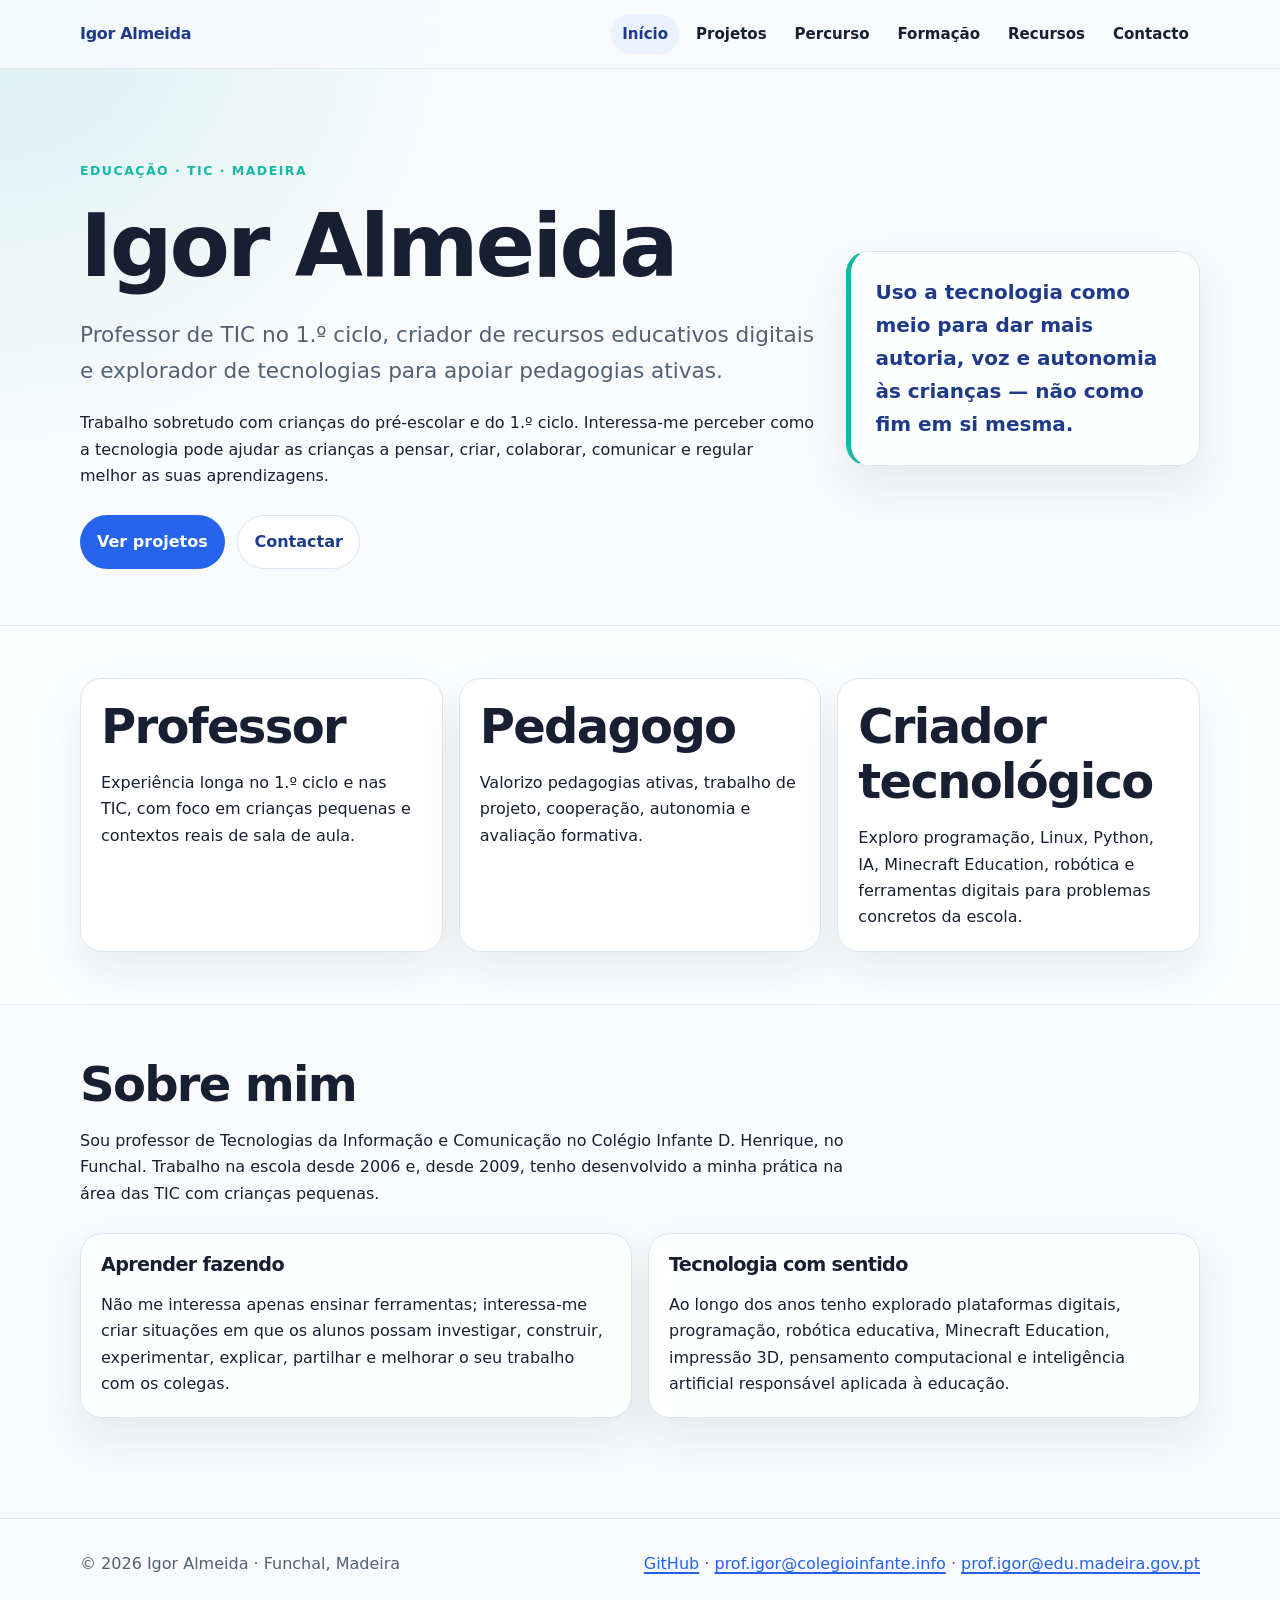
==== index.html @ 0731e88b "Estabelecer presença pública educativa Cria a primeira versão pública local para comunicar o trabalh" ====
<!doctype html>
<html lang="pt-PT">
<head>
  <meta charset="utf-8">
  <meta name="viewport" content="width=device-width, initial-scale=1">
  <meta name="description" content="Professor de TIC, pedagogias ativas e tecnologia educativa.">
  <title>Início · Igor Almeida</title>
  <link rel="stylesheet" href="assets/css/style.css">
</head>
<body>
  <header class="site-header">
    <div class="container nav">
      <a class="brand" href="index.html">Igor Almeida</a>
      <nav class="nav-links" aria-label="Navegação principal"><a href="index.html" aria-current="page">Início</a><a href="projetos.html">Projetos</a><a href="percurso.html">Percurso</a><a href="formacao.html">Formação</a><a href="recursos.html">Recursos</a><a href="contacto.html">Contacto</a></nav>
    </div>
  </header>
  <main>
<section class="hero">
  <div class="container hero-grid">
    <div>
      <p class="eyebrow">Educação · TIC · Madeira</p>
      <h1>Igor Almeida</h1>
      <p class="lead">Professor de TIC no 1.º ciclo, criador de recursos educativos digitais e explorador de tecnologias para apoiar pedagogias ativas.</p>
      <p>Trabalho sobretudo com crianças do pré-escolar e do 1.º ciclo. Interessa-me perceber como a tecnologia pode ajudar as crianças a pensar, criar, colaborar, comunicar e regular melhor as suas aprendizagens.</p>
      <div class="actions"><a class="button primary" href="projetos.html">Ver projetos</a><a class="button secondary" href="contacto.html">Contactar</a></div>
    </div>
    <aside class="quote-card"><blockquote>Uso a tecnologia como meio para dar mais autoria, voz e autonomia às crianças — não como fim em si mesma.</blockquote></aside>
  </div>
</section>
<section class="section alt">
  <div class="container grid three">
    <article class="card"><h2>Professor</h2><p>Experiência longa no 1.º ciclo e nas TIC, com foco em crianças pequenas e contextos reais de sala de aula.</p></article>
    <article class="card"><h2>Pedagogo</h2><p>Valorizo pedagogias ativas, trabalho de projeto, cooperação, autonomia e avaliação formativa.</p></article>
    <article class="card"><h2>Criador tecnológico</h2><p>Exploro programação, Linux, Python, IA, Minecraft Education, robótica e ferramentas digitais para problemas concretos da escola.</p></article>
  </div>
</section>
<section class="section">
  <div class="container">
    <div class="section-header"><h2>Sobre mim</h2><p>Sou professor de Tecnologias da Informação e Comunicação no Colégio Infante D. Henrique, no Funchal. Trabalho na escola desde 2006 e, desde 2009, tenho desenvolvido a minha prática na área das TIC com crianças pequenas.</p></div>
    <div class="grid two">
      <article class="card"><h3>Aprender fazendo</h3><p>Não me interessa apenas ensinar ferramentas; interessa-me criar situações em que os alunos possam investigar, construir, experimentar, explicar, partilhar e melhorar o seu trabalho com os colegas.</p></article>
      <article class="card"><h3>Tecnologia com sentido</h3><p>Ao longo dos anos tenho explorado plataformas digitais, programação, robótica educativa, Minecraft Education, impressão 3D, pensamento computacional e inteligência artificial responsável aplicada à educação.</p></article>
    </div>
  </div>
</section>
</main>
  <footer class="site-footer">
    <div class="container footer-inner">
      <span>© 2026 Igor Almeida · Funchal, Madeira</span>
      <span><a href="https://github.com/atilasos">GitHub</a> · <a href="mailto:prof.igor@colegioinfante.info">prof.igor@colegioinfante.info</a> · <a href="mailto:prof.igor@edu.madeira.gov.pt">prof.igor@edu.madeira.gov.pt</a></span>
    </div>
  </footer>
</body>
</html>
---- assets/css/style.css ----
:root {
  --bg: #f8fafc;
  --surface: #ffffff;
  --text: #172033;
  --muted: #526174;
  --blue-900: #1e3a8a;
  --blue-600: #2563eb;
  --teal: #14b8a6;
  --border: #dbe5f0;
  --shadow: 0 20px 45px rgba(23, 32, 51, 0.08);
  --radius: 22px;
}

* { box-sizing: border-box; }
html { scroll-behavior: smooth; }
body {
  margin: 0;
  font-family: Inter, ui-sans-serif, system-ui, -apple-system, BlinkMacSystemFont, "Segoe UI", sans-serif;
  line-height: 1.65;
  background: radial-gradient(circle at top left, rgba(20, 184, 166, 0.14), transparent 28rem), var(--bg);
  color: var(--text);
}

a { color: var(--blue-600); text-decoration-thickness: 0.12em; text-underline-offset: 0.18em; }
a:hover { color: var(--blue-900); }
a:focus-visible, button:focus-visible { outline: 3px solid var(--teal); outline-offset: 4px; }

.container { width: min(1120px, calc(100% - 2rem)); margin-inline: auto; }
.site-header {
  position: sticky; top: 0; z-index: 10;
  backdrop-filter: blur(14px);
  background: rgba(248, 250, 252, 0.88);
  border-bottom: 1px solid rgba(219, 229, 240, 0.85);
}
.nav { display: flex; align-items: center; justify-content: space-between; gap: 1rem; padding: 0.9rem 0; }
.brand { font-weight: 800; color: var(--blue-900); text-decoration: none; letter-spacing: -0.02em; }
.nav-links { display: flex; flex-wrap: wrap; gap: 0.35rem; justify-content: flex-end; }
.nav-links a { color: var(--text); text-decoration: none; padding: 0.45rem 0.7rem; border-radius: 999px; font-weight: 650; font-size: 0.94rem; }
.nav-links a[aria-current="page"], .nav-links a:hover { background: #eaf1ff; color: var(--blue-900); }

.hero { padding: 5rem 0 3.5rem; }
.hero-grid { display: grid; grid-template-columns: minmax(0, 1.35fr) minmax(280px, 0.65fr); gap: 2rem; align-items: center; }
.eyebrow { color: var(--teal); font-weight: 800; text-transform: uppercase; letter-spacing: 0.12em; font-size: 0.78rem; }
h1, h2, h3 { line-height: 1.15; letter-spacing: -0.035em; color: var(--text); }
h1 { font-size: clamp(2.6rem, 8vw, 5.5rem); margin: 0.35rem 0 1rem; }
h2 { font-size: clamp(1.8rem, 4vw, 3rem); margin: 0 0 1rem; }
h3 { font-size: 1.2rem; margin: 0 0 0.5rem; }
.lead { font-size: clamp(1.1rem, 2vw, 1.35rem); color: var(--muted); max-width: 70ch; }
.quote-card, .card, .project-card, .timeline-item {
  background: rgba(255, 255, 255, 0.92);
  border: 1px solid var(--border);
  border-radius: var(--radius);
  box-shadow: var(--shadow);
}
.quote-card { padding: 1.5rem; border-left: 5px solid var(--teal); }
.quote-card blockquote { margin: 0; font-size: 1.25rem; font-weight: 750; color: var(--blue-900); }
.actions { display: flex; flex-wrap: wrap; gap: 0.8rem; margin-top: 1.6rem; }
.button { display: inline-flex; align-items: center; gap: 0.4rem; padding: 0.8rem 1rem; border-radius: 999px; text-decoration: none; font-weight: 800; border: 1px solid transparent; }
.button.primary { background: var(--blue-600); color: white; }
.button.secondary { background: white; color: var(--blue-900); border-color: var(--border); }

.section { padding: 3.25rem 0; }
.section.alt { background: rgba(255,255,255,0.42); border-block: 1px solid rgba(219,229,240,0.7); }
.section-header { max-width: 780px; margin-bottom: 1.6rem; }
.grid { display: grid; gap: 1rem; }
.grid.two { grid-template-columns: repeat(2, minmax(0, 1fr)); }
.grid.three { grid-template-columns: repeat(3, minmax(0, 1fr)); }
.card, .project-card, .timeline-item { padding: 1.25rem; }
.card p:last-child, .project-card p:last-child, .timeline-item p:last-child { margin-bottom: 0; }
.tags { display: flex; flex-wrap: wrap; gap: 0.45rem; margin-top: 0.9rem; }
.tag { display: inline-flex; align-items: center; border-radius: 999px; padding: 0.24rem 0.62rem; background: #e8f7f5; color: #0f766e; font-weight: 750; font-size: 0.82rem; }
.project-meta { color: var(--muted); font-size: 0.93rem; margin: 0.45rem 0 0.75rem; }
.timeline { display: grid; gap: 1rem; }
.list-clean { padding-left: 1.1rem; }
.notice { border-left: 4px solid var(--blue-600); background: #eef5ff; padding: 1rem 1.2rem; border-radius: 16px; }
.site-footer { margin-top: 3rem; padding: 2rem 0; border-top: 1px solid var(--border); color: var(--muted); }
.footer-inner { display: flex; flex-wrap: wrap; justify-content: space-between; gap: 1rem; }

@media (max-width: 820px) {
  .hero-grid, .grid.two, .grid.three { grid-template-columns: 1fr; }
  .nav { align-items: flex-start; flex-direction: column; }
  .nav-links { justify-content: flex-start; }
  .hero { padding-top: 3rem; }
}
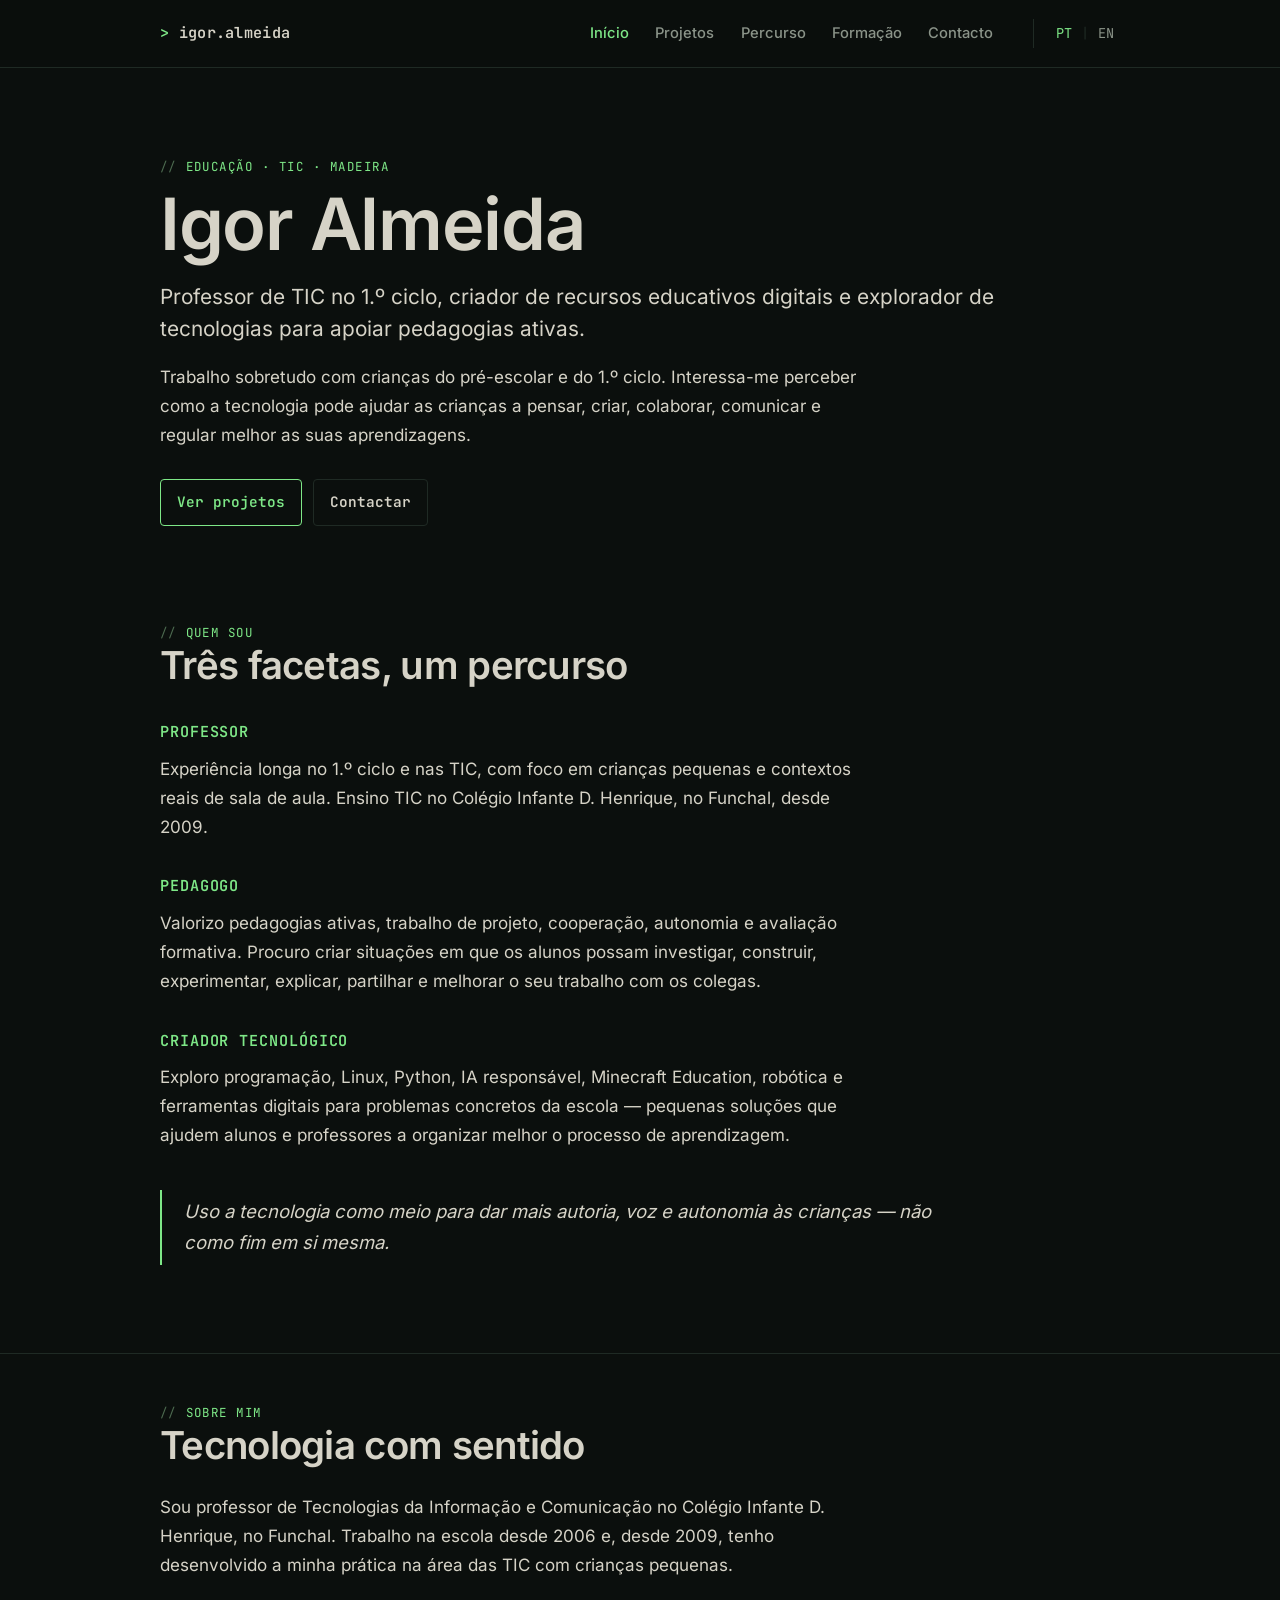
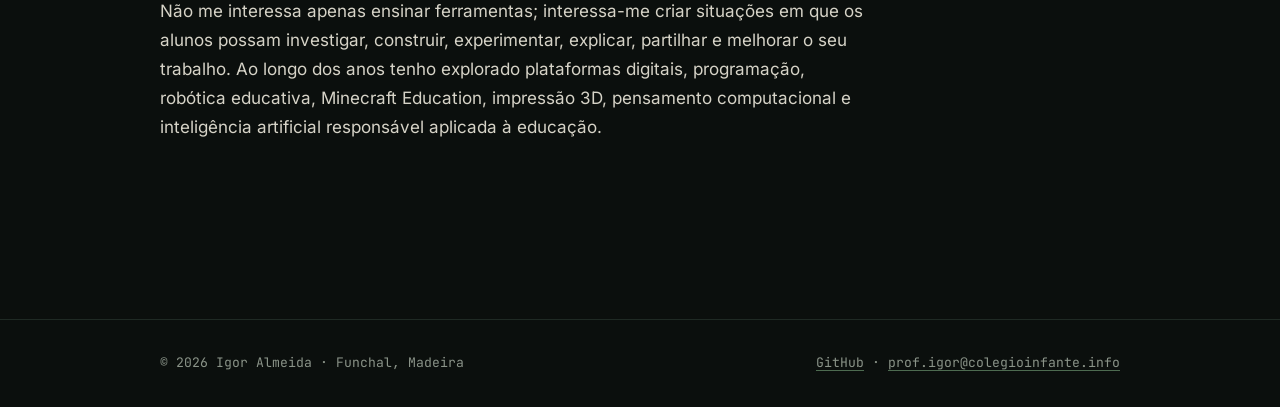
==== commit 31e11e71: "feat(home): home em prosa, sem cards, com toggle PT/EN" ====
--- a/index.html
+++ b/index.html
@@ -3,51 +3,82 @@
 <head>
   <meta charset="utf-8">
   <meta name="viewport" content="width=device-width, initial-scale=1">
-  <meta name="description" content="Professor de TIC, pedagogias ativas e tecnologia educativa.">
-  <title>Início · Igor Almeida</title>
+  <meta name="description" content="Igor Almeida — Professor de TIC no 1.º ciclo, pedagogias ativas e tecnologia educativa, Funchal.">
+  <title>Igor Almeida · Professor de TIC</title>
   <link rel="stylesheet" href="assets/css/style.css">
+  <link rel="alternate" hreflang="pt-PT" href="https://atilasos.github.io/index.html">
+  <link rel="alternate" hreflang="en" href="https://atilasos.github.io/en/index.html">
+  <link rel="alternate" hreflang="x-default" href="https://atilasos.github.io/index.html">
 </head>
 <body>
   <header class="site-header">
     <div class="container nav">
-      <a class="brand" href="index.html">Igor Almeida</a>
-      <nav class="nav-links" aria-label="Navegação principal"><a href="index.html" aria-current="page">Início</a><a href="projetos.html">Projetos</a><a href="percurso.html">Percurso</a><a href="formacao.html">Formação</a><a href="recursos.html">Recursos</a><a href="contacto.html">Contacto</a></nav>
+      <a class="brand" href="index.html">igor.almeida</a>
+      <nav class="nav-links" aria-label="Navegação principal">
+        <a href="index.html" aria-current="page">Início</a>
+        <a href="projetos.html">Projetos</a>
+        <a href="percurso.html">Percurso</a>
+        <a href="formacao.html">Formação</a>
+        <a href="contacto.html">Contacto</a>
+      </nav>
+      <div class="lang-toggle" aria-label="Idioma">
+        <a href="index.html" aria-current="true">PT</a>
+        <span class="sep">|</span>
+        <a href="en/index.html" hreflang="en">EN</a>
+      </div>
     </div>
   </header>
   <main>
-<section class="hero">
-  <div class="container hero-grid">
-    <div>
-      <p class="eyebrow">Educação · TIC · Madeira</p>
-      <h1>Igor Almeida</h1>
-      <p class="lead">Professor de TIC no 1.º ciclo, criador de recursos educativos digitais e explorador de tecnologias para apoiar pedagogias ativas.</p>
-      <p>Trabalho sobretudo com crianças do pré-escolar e do 1.º ciclo. Interessa-me perceber como a tecnologia pode ajudar as crianças a pensar, criar, colaborar, comunicar e regular melhor as suas aprendizagens.</p>
-      <div class="actions"><a class="button primary" href="projetos.html">Ver projetos</a><a class="button secondary" href="contacto.html">Contactar</a></div>
-    </div>
-    <aside class="quote-card"><blockquote>Uso a tecnologia como meio para dar mais autoria, voz e autonomia às crianças — não como fim em si mesma.</blockquote></aside>
-  </div>
-</section>
-<section class="section alt">
-  <div class="container grid three">
-    <article class="card"><h2>Professor</h2><p>Experiência longa no 1.º ciclo e nas TIC, com foco em crianças pequenas e contextos reais de sala de aula.</p></article>
-    <article class="card"><h2>Pedagogo</h2><p>Valorizo pedagogias ativas, trabalho de projeto, cooperação, autonomia e avaliação formativa.</p></article>
-    <article class="card"><h2>Criador tecnológico</h2><p>Exploro programação, Linux, Python, IA, Minecraft Education, robótica e ferramentas digitais para problemas concretos da escola.</p></article>
-  </div>
-</section>
-<section class="section">
-  <div class="container">
-    <div class="section-header"><h2>Sobre mim</h2><p>Sou professor de Tecnologias da Informação e Comunicação no Colégio Infante D. Henrique, no Funchal. Trabalho na escola desde 2006 e, desde 2009, tenho desenvolvido a minha prática na área das TIC com crianças pequenas.</p></div>
-    <div class="grid two">
-      <article class="card"><h3>Aprender fazendo</h3><p>Não me interessa apenas ensinar ferramentas; interessa-me criar situações em que os alunos possam investigar, construir, experimentar, explicar, partilhar e melhorar o seu trabalho com os colegas.</p></article>
-      <article class="card"><h3>Tecnologia com sentido</h3><p>Ao longo dos anos tenho explorado plataformas digitais, programação, robótica educativa, Minecraft Education, impressão 3D, pensamento computacional e inteligência artificial responsável aplicada à educação.</p></article>
-    </div>
-  </div>
-</section>
-</main>
+    <section class="hero">
+      <div class="container">
+        <p class="eyebrow">Educação · TIC · Madeira</p>
+        <h1>Igor Almeida</h1>
+        <p class="lead">Professor de TIC no 1.º ciclo, criador de recursos educativos digitais e explorador de tecnologias para apoiar pedagogias ativas.</p>
+        <p>Trabalho sobretudo com crianças do pré-escolar e do 1.º ciclo. Interessa-me perceber como a tecnologia pode ajudar as crianças a pensar, criar, colaborar, comunicar e regular melhor as suas aprendizagens.</p>
+        <div class="actions">
+          <a class="button primary" href="projetos.html">Ver projetos</a>
+          <a class="button" href="contacto.html">Contactar</a>
+        </div>
+      </div>
+    </section>
+
+    <section class="section">
+      <div class="container">
+        <div class="section-header">
+          <p class="eyebrow">Quem sou</p>
+          <h2>Três facetas, um percurso</h2>
+        </div>
+
+        <h3>professor</h3>
+        <p>Experiência longa no 1.º ciclo e nas TIC, com foco em crianças pequenas e contextos reais de sala de aula. Ensino TIC no Colégio Infante D. Henrique, no Funchal, desde 2009.</p>
+
+        <h3>pedagogo</h3>
+        <p>Valorizo pedagogias ativas, trabalho de projeto, cooperação, autonomia e avaliação formativa. Procuro criar situações em que os alunos possam investigar, construir, experimentar, explicar, partilhar e melhorar o seu trabalho com os colegas.</p>
+
+        <h3>criador tecnológico</h3>
+        <p>Exploro programação, Linux, Python, IA responsável, Minecraft Education, robótica e ferramentas digitais para problemas concretos da escola — pequenas soluções que ajudem alunos e professores a organizar melhor o processo de aprendizagem.</p>
+
+        <blockquote class="pullquote">
+          <p>Uso a tecnologia como meio para dar mais autoria, voz e autonomia às crianças — não como fim em si mesma.</p>
+        </blockquote>
+      </div>
+    </section>
+
+    <section class="section">
+      <div class="container">
+        <div class="section-header">
+          <p class="eyebrow">Sobre mim</p>
+          <h2>Tecnologia com sentido</h2>
+        </div>
+        <p>Sou professor de Tecnologias da Informação e Comunicação no Colégio Infante D. Henrique, no Funchal. Trabalho na escola desde 2006 e, desde 2009, tenho desenvolvido a minha prática na área das TIC com crianças pequenas.</p>
+        <p>Não me interessa apenas ensinar ferramentas; interessa-me criar situações em que os alunos possam investigar, construir, experimentar, explicar, partilhar e melhorar o seu trabalho. Ao longo dos anos tenho explorado plataformas digitais, programação, robótica educativa, Minecraft Education, impressão 3D, pensamento computacional e inteligência artificial responsável aplicada à educação.</p>
+      </div>
+    </section>
+  </main>
   <footer class="site-footer">
     <div class="container footer-inner">
       <span>© 2026 Igor Almeida · Funchal, Madeira</span>
-      <span><a href="https://github.com/atilasos">GitHub</a> · <a href="mailto:prof.igor@colegioinfante.info">prof.igor@colegioinfante.info</a> · <a href="mailto:prof.igor@edu.madeira.gov.pt">prof.igor@edu.madeira.gov.pt</a></span>
+      <span><a href="https://github.com/atilasos">GitHub</a> · <a href="mailto:prof.igor@colegioinfante.info">prof.igor@colegioinfante.info</a></span>
     </div>
   </footer>
 </body>
--- a/assets/css/style.css
+++ b/assets/css/style.css
@@ -1,84 +1,354 @@
+/* ============================================================
+   Igor Almeida — perfil pessoal
+   Tema escuro permanente, estética "Matrix subtil"
+   ============================================================ */
+
+@font-face {
+  font-family: "Inter";
+  src: url("../fonts/Inter-Regular.woff2") format("woff2");
+  font-weight: 400; font-style: normal; font-display: swap;
+}
+@font-face {
+  font-family: "Inter";
+  src: url("../fonts/Inter-Medium.woff2") format("woff2");
+  font-weight: 500; font-style: normal; font-display: swap;
+}
+@font-face {
+  font-family: "Inter";
+  src: url("../fonts/Inter-SemiBold.woff2") format("woff2");
+  font-weight: 600; font-style: normal; font-display: swap;
+}
+@font-face {
+  font-family: "JetBrains Mono";
+  src: url("../fonts/JetBrainsMono-Regular.woff2") format("woff2");
+  font-weight: 400; font-style: normal; font-display: swap;
+}
+@font-face {
+  font-family: "JetBrains Mono";
+  src: url("../fonts/JetBrainsMono-SemiBold.woff2") format("woff2");
+  font-weight: 600; font-style: normal; font-display: swap;
+}
+
 :root {
-  --bg: #f8fafc;
-  --surface: #ffffff;
-  --text: #172033;
-  --muted: #526174;
-  --blue-900: #1e3a8a;
-  --blue-600: #2563eb;
-  --teal: #14b8a6;
-  --border: #dbe5f0;
-  --shadow: 0 20px 45px rgba(23, 32, 51, 0.08);
-  --radius: 22px;
+  --bg:          #0b0f0d;
+  --bg-elevated: #101512;
+  --border:      #1f2a24;
+  --text:        #d6d3c7;
+  --text-muted:  #8a9388;
+  --accent:      #7ee787;
+  --accent-dim:  #4d6b50;
+  --focus:       #7ee787;
+
+  --font-sans: "Inter", ui-sans-serif, system-ui, -apple-system, "Segoe UI", sans-serif;
+  --font-mono: "JetBrains Mono", ui-monospace, SFMono-Regular, Menlo, Consolas, monospace;
+
+  --measure: 65ch;
+  --radius: 4px;
 }
 
 * { box-sizing: border-box; }
 html { scroll-behavior: smooth; }
+
 body {
   margin: 0;
-  font-family: Inter, ui-sans-serif, system-ui, -apple-system, BlinkMacSystemFont, "Segoe UI", sans-serif;
-  line-height: 1.65;
-  background: radial-gradient(circle at top left, rgba(20, 184, 166, 0.14), transparent 28rem), var(--bg);
-  color: var(--text);
-}
-
-a { color: var(--blue-600); text-decoration-thickness: 0.12em; text-underline-offset: 0.18em; }
-a:hover { color: var(--blue-900); }
-a:focus-visible, button:focus-visible { outline: 3px solid var(--teal); outline-offset: 4px; }
-
-.container { width: min(1120px, calc(100% - 2rem)); margin-inline: auto; }
+  background: var(--bg);
+  color: var(--text);
+  font-family: var(--font-sans);
+  font-size: 1.0625rem;
+  line-height: 1.7;
+  -webkit-font-smoothing: antialiased;
+  -moz-osx-font-smoothing: grayscale;
+}
+
+::selection { background: var(--accent-dim); color: var(--bg); }
+
+a {
+  color: var(--accent);
+  text-decoration: underline;
+  text-decoration-thickness: 1px;
+  text-underline-offset: 0.2em;
+  text-decoration-color: var(--accent-dim);
+}
+a:hover { text-decoration-color: var(--accent); }
+a:focus-visible,
+button:focus-visible {
+  outline: 2px solid var(--focus);
+  outline-offset: 3px;
+  border-radius: 2px;
+}
+
+.container {
+  width: min(960px, calc(100% - 2rem));
+  margin-inline: auto;
+}
+
+/* ---------- Header ---------- */
 .site-header {
   position: sticky; top: 0; z-index: 10;
-  backdrop-filter: blur(14px);
-  background: rgba(248, 250, 252, 0.88);
-  border-bottom: 1px solid rgba(219, 229, 240, 0.85);
-}
-.nav { display: flex; align-items: center; justify-content: space-between; gap: 1rem; padding: 0.9rem 0; }
-.brand { font-weight: 800; color: var(--blue-900); text-decoration: none; letter-spacing: -0.02em; }
-.nav-links { display: flex; flex-wrap: wrap; gap: 0.35rem; justify-content: flex-end; }
-.nav-links a { color: var(--text); text-decoration: none; padding: 0.45rem 0.7rem; border-radius: 999px; font-weight: 650; font-size: 0.94rem; }
-.nav-links a[aria-current="page"], .nav-links a:hover { background: #eaf1ff; color: var(--blue-900); }
-
-.hero { padding: 5rem 0 3.5rem; }
-.hero-grid { display: grid; grid-template-columns: minmax(0, 1.35fr) minmax(280px, 0.65fr); gap: 2rem; align-items: center; }
-.eyebrow { color: var(--teal); font-weight: 800; text-transform: uppercase; letter-spacing: 0.12em; font-size: 0.78rem; }
-h1, h2, h3 { line-height: 1.15; letter-spacing: -0.035em; color: var(--text); }
-h1 { font-size: clamp(2.6rem, 8vw, 5.5rem); margin: 0.35rem 0 1rem; }
-h2 { font-size: clamp(1.8rem, 4vw, 3rem); margin: 0 0 1rem; }
-h3 { font-size: 1.2rem; margin: 0 0 0.5rem; }
-.lead { font-size: clamp(1.1rem, 2vw, 1.35rem); color: var(--muted); max-width: 70ch; }
-.quote-card, .card, .project-card, .timeline-item {
-  background: rgba(255, 255, 255, 0.92);
+  background: rgba(11, 15, 13, 0.85);
+  backdrop-filter: blur(8px);
+  border-bottom: 1px solid var(--border);
+}
+.nav {
+  display: flex;
+  align-items: center;
+  gap: 1.25rem;
+  padding: 0.9rem 0;
+  flex-wrap: wrap;
+}
+.brand {
+  font-family: var(--font-mono);
+  font-weight: 600;
+  font-size: 0.95rem;
+  color: var(--text);
+  text-decoration: none;
+  letter-spacing: 0.02em;
+  margin-right: auto;
+}
+.brand::before { content: "> "; color: var(--accent); }
+.nav-links {
+  display: flex;
+  flex-wrap: wrap;
+  gap: 0.25rem;
+}
+.nav-links a {
+  color: var(--text-muted);
+  text-decoration: none;
+  padding: 0.4rem 0.7rem;
+  font-size: 0.92rem;
+  font-weight: 500;
+  border-radius: var(--radius);
+}
+.nav-links a:hover { color: var(--text); }
+.nav-links a[aria-current="page"] {
+  color: var(--accent);
+}
+.lang-toggle {
+  display: inline-flex;
+  align-items: center;
+  font-family: var(--font-mono);
+  font-size: 0.85rem;
+  margin-left: 0.5rem;
+  padding-left: 1rem;
+  border-left: 1px solid var(--border);
+}
+.lang-toggle a {
+  color: var(--text-muted);
+  text-decoration: none;
+  padding: 0.2rem 0.4rem;
+}
+.lang-toggle a[aria-current="true"] { color: var(--accent); }
+.lang-toggle .sep { color: var(--border); padding: 0 0.15rem; }
+
+/* ---------- Tipografia ---------- */
+h1, h2, h3 {
+  color: var(--text);
+  font-weight: 600;
+  letter-spacing: -0.018em;
+}
+h1 {
+  font-size: clamp(2.4rem, 6vw, 4.5rem);
+  line-height: 1.05;
+  margin: 0.6rem 0 1.2rem;
+}
+h2 {
+  font-size: clamp(1.6rem, 3.2vw, 2.4rem);
+  line-height: 1.15;
+  margin: 0 0 1rem;
+}
+h3 {
+  font-family: var(--font-mono);
+  font-size: 0.95rem;
+  font-weight: 600;
+  text-transform: uppercase;
+  letter-spacing: 0.06em;
+  color: var(--accent);
+  margin: 2rem 0 0.6rem;
+}
+p { max-width: var(--measure); margin: 0 0 1.1rem; }
+.lead {
+  font-size: clamp(1.1rem, 2vw, 1.3rem);
+  color: var(--text);
+  max-width: var(--measure);
+  line-height: 1.55;
+}
+.eyebrow {
+  font-family: var(--font-mono);
+  font-size: 0.78rem;
+  font-weight: 400;
+  letter-spacing: 0.12em;
+  text-transform: uppercase;
+  color: var(--accent);
+  margin: 0;
+}
+.eyebrow::before { content: "// "; color: var(--accent-dim); }
+
+/* ---------- Hero / secções ---------- */
+main { padding-bottom: 4rem; }
+.hero { padding: 5.5rem 0 3rem; }
+.section { padding: 3rem 0; }
+.section + .section { border-top: 1px solid var(--border); }
+.section-header { max-width: var(--measure); margin-bottom: 1.6rem; }
+
+/* ---------- Pull-quote ---------- */
+.pullquote {
+  margin: 2.5rem 0;
+  padding: 0.4rem 0 0.4rem 1.4rem;
+  border-left: 2px solid var(--accent);
+  font-size: 1.15rem;
+  color: var(--text);
+  font-style: italic;
+  max-width: var(--measure);
+}
+.pullquote p { margin: 0; }
+
+/* ---------- Botões ---------- */
+.actions { display: flex; flex-wrap: wrap; gap: 0.7rem; margin-top: 1.8rem; }
+.button {
+  display: inline-flex;
+  align-items: center;
+  gap: 0.4rem;
+  padding: 0.65rem 1rem;
+  font-family: var(--font-mono);
+  font-size: 0.9rem;
+  font-weight: 600;
+  border-radius: var(--radius);
+  text-decoration: none;
   border: 1px solid var(--border);
-  border-radius: var(--radius);
-  box-shadow: var(--shadow);
-}
-.quote-card { padding: 1.5rem; border-left: 5px solid var(--teal); }
-.quote-card blockquote { margin: 0; font-size: 1.25rem; font-weight: 750; color: var(--blue-900); }
-.actions { display: flex; flex-wrap: wrap; gap: 0.8rem; margin-top: 1.6rem; }
-.button { display: inline-flex; align-items: center; gap: 0.4rem; padding: 0.8rem 1rem; border-radius: 999px; text-decoration: none; font-weight: 800; border: 1px solid transparent; }
-.button.primary { background: var(--blue-600); color: white; }
-.button.secondary { background: white; color: var(--blue-900); border-color: var(--border); }
-
-.section { padding: 3.25rem 0; }
-.section.alt { background: rgba(255,255,255,0.42); border-block: 1px solid rgba(219,229,240,0.7); }
-.section-header { max-width: 780px; margin-bottom: 1.6rem; }
-.grid { display: grid; gap: 1rem; }
-.grid.two { grid-template-columns: repeat(2, minmax(0, 1fr)); }
-.grid.three { grid-template-columns: repeat(3, minmax(0, 1fr)); }
-.card, .project-card, .timeline-item { padding: 1.25rem; }
-.card p:last-child, .project-card p:last-child, .timeline-item p:last-child { margin-bottom: 0; }
-.tags { display: flex; flex-wrap: wrap; gap: 0.45rem; margin-top: 0.9rem; }
-.tag { display: inline-flex; align-items: center; border-radius: 999px; padding: 0.24rem 0.62rem; background: #e8f7f5; color: #0f766e; font-weight: 750; font-size: 0.82rem; }
-.project-meta { color: var(--muted); font-size: 0.93rem; margin: 0.45rem 0 0.75rem; }
-.timeline { display: grid; gap: 1rem; }
-.list-clean { padding-left: 1.1rem; }
-.notice { border-left: 4px solid var(--blue-600); background: #eef5ff; padding: 1rem 1.2rem; border-radius: 16px; }
-.site-footer { margin-top: 3rem; padding: 2rem 0; border-top: 1px solid var(--border); color: var(--muted); }
-.footer-inner { display: flex; flex-wrap: wrap; justify-content: space-between; gap: 1rem; }
-
-@media (max-width: 820px) {
-  .hero-grid, .grid.two, .grid.three { grid-template-columns: 1fr; }
-  .nav { align-items: flex-start; flex-direction: column; }
-  .nav-links { justify-content: flex-start; }
-  .hero { padding-top: 3rem; }
-}
+  background: transparent;
+  color: var(--text);
+  transition: border-color 120ms, color 120ms;
+}
+.button:hover { border-color: var(--accent); color: var(--accent); }
+.button.primary {
+  border-color: var(--accent);
+  color: var(--accent);
+}
+.button.primary:hover { background: var(--accent); color: var(--bg); }
+
+/* ---------- Listas de projetos ---------- */
+.project-list {
+  display: grid;
+  gap: 0.5rem;
+  margin-top: 1.5rem;
+}
+.project-card {
+  padding: 1.1rem 0;
+  border-bottom: 1px solid var(--border);
+}
+.project-card:last-child { border-bottom: none; }
+.project-card h2 {
+  font-size: 1.2rem;
+  margin: 0 0 0.3rem;
+  font-weight: 600;
+  letter-spacing: 0;
+}
+.project-card .project-meta {
+  font-family: var(--font-mono);
+  font-size: 0.8rem;
+  color: var(--text-muted);
+  margin: 0 0 0.5rem;
+  letter-spacing: 0.02em;
+}
+.project-card p { margin: 0 0 0.4rem; }
+
+/* ---------- Tags ---------- */
+.tags { display: flex; flex-wrap: wrap; gap: 0.4rem; margin-top: 0.8rem; }
+.tag {
+  display: inline-flex;
+  align-items: center;
+  font-family: var(--font-mono);
+  font-size: 0.75rem;
+  padding: 0.18rem 0.55rem;
+  border: 1px solid var(--accent-dim);
+  color: var(--accent);
+  border-radius: 999px;
+  background: transparent;
+}
+
+/* ---------- Timeline ---------- */
+.timeline {
+  display: grid;
+  gap: 0;
+  margin: 1.5rem 0;
+  border-left: 1px solid var(--border);
+  padding-left: 1.5rem;
+}
+.timeline-item {
+  position: relative;
+  padding: 0.6rem 0 1.4rem;
+}
+.timeline-item::before {
+  content: "";
+  position: absolute;
+  left: -1.85rem;
+  top: 1.05rem;
+  width: 9px; height: 9px;
+  background: var(--accent);
+  border-radius: 50%;
+}
+.timeline-item:last-child { padding-bottom: 0; }
+.timeline-item h2 {
+  font-size: 1.15rem;
+  margin: 0 0 0.4rem;
+  letter-spacing: 0;
+}
+
+/* ---------- Listas limpas ---------- */
+.list-clean {
+  list-style: none;
+  padding: 0;
+  margin: 0.8rem 0 1.6rem;
+}
+.list-clean li {
+  padding: 0.35rem 0;
+  border-bottom: 1px dashed var(--border);
+  font-size: 0.98rem;
+}
+.list-clean li:last-child { border-bottom: none; }
+.list-clean li::before {
+  content: "·";
+  color: var(--accent);
+  margin-right: 0.6rem;
+}
+
+/* ---------- Notice (privacy) ---------- */
+.notice {
+  border-left: 2px solid var(--accent-dim);
+  padding: 0.4rem 0 0.4rem 1.2rem;
+  color: var(--text-muted);
+  font-size: 0.95rem;
+  margin: 2rem 0 0;
+  max-width: var(--measure);
+}
+
+/* ---------- Footer ---------- */
+.site-footer {
+  margin-top: 3rem;
+  padding: 2rem 0;
+  border-top: 1px solid var(--border);
+  color: var(--text-muted);
+  font-family: var(--font-mono);
+  font-size: 0.82rem;
+}
+.footer-inner {
+  display: flex;
+  flex-wrap: wrap;
+  justify-content: space-between;
+  gap: 1rem;
+}
+.site-footer a { color: var(--text-muted); }
+.site-footer a:hover { color: var(--accent); }
+
+/* ---------- Reduced motion ---------- */
+@media (prefers-reduced-motion: reduce) {
+  html { scroll-behavior: auto; }
+  * { transition: none !important; animation: none !important; }
+}
+
+/* ---------- Mobile ---------- */
+@media (max-width: 720px) {
+  .nav { gap: 0.6rem; }
+  .lang-toggle { margin-left: 0; padding-left: 0; border-left: none; }
+  .hero { padding: 3rem 0 2rem; }
+}
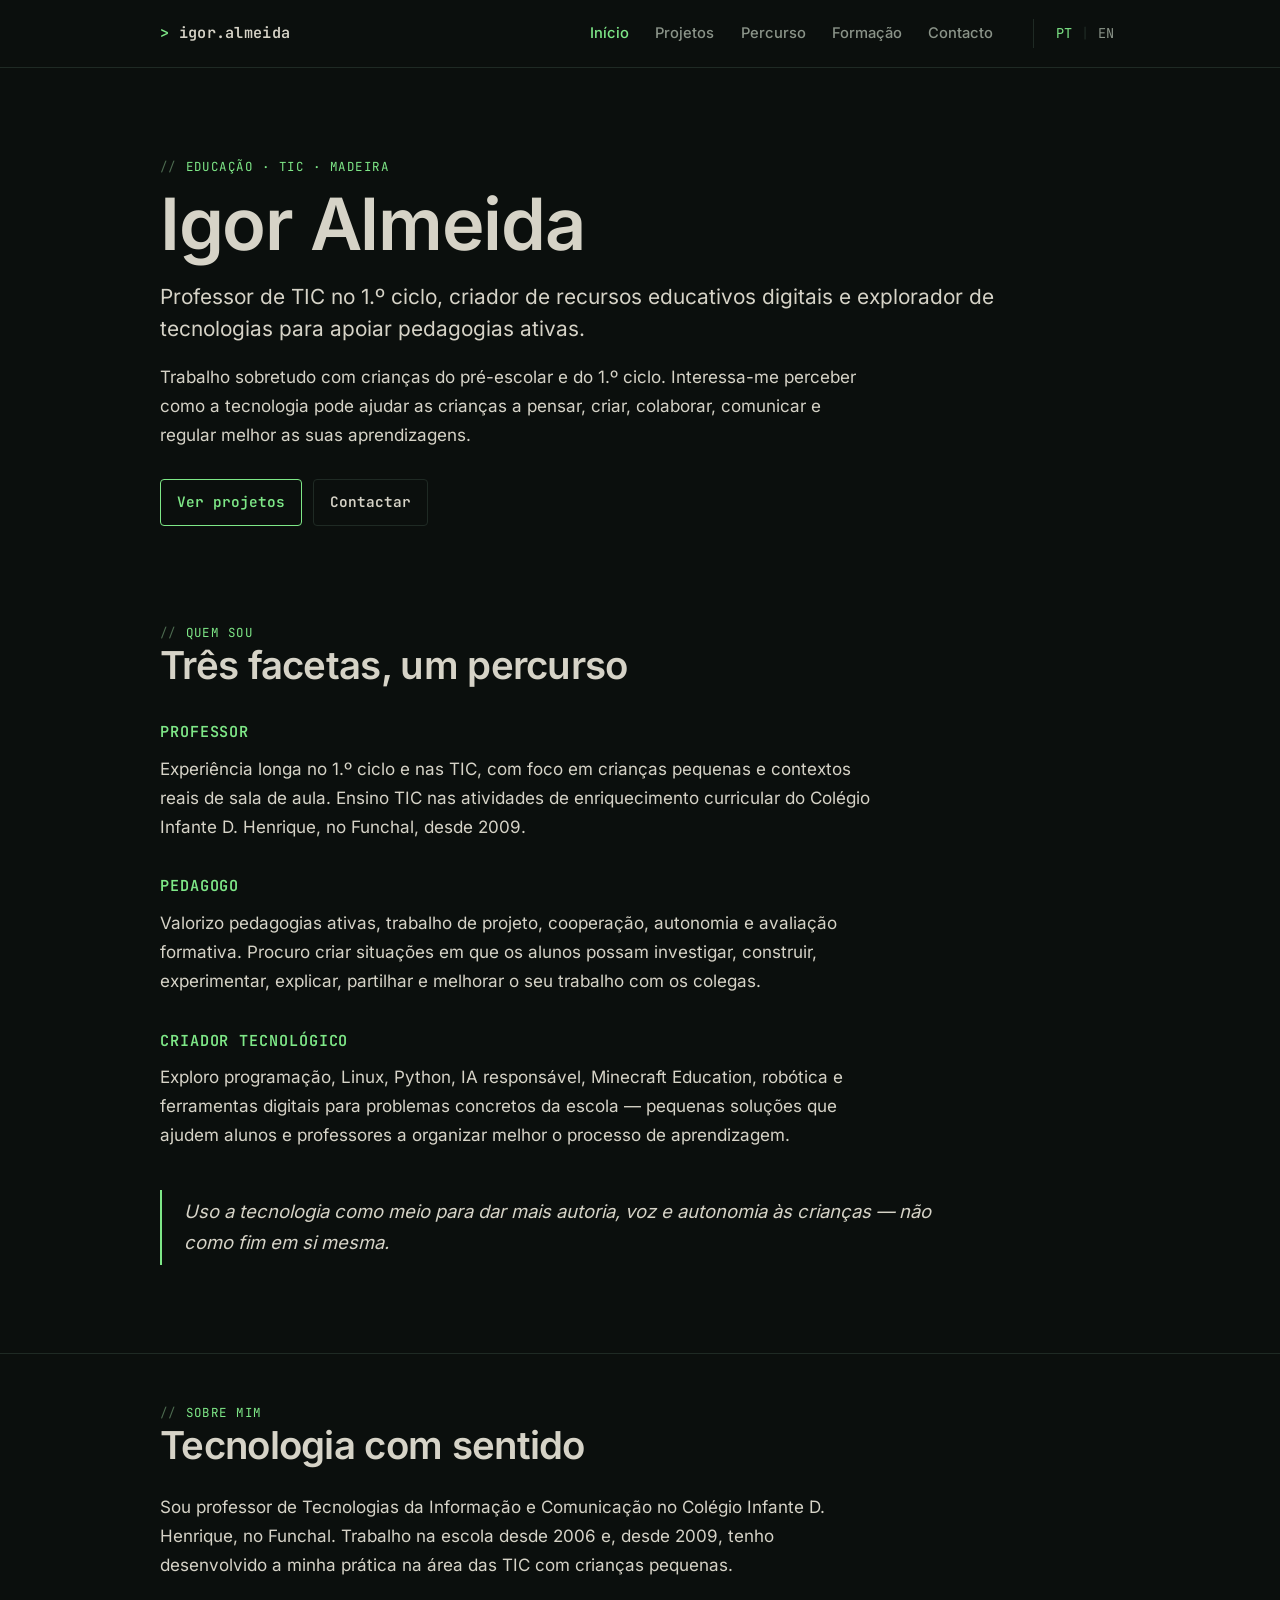
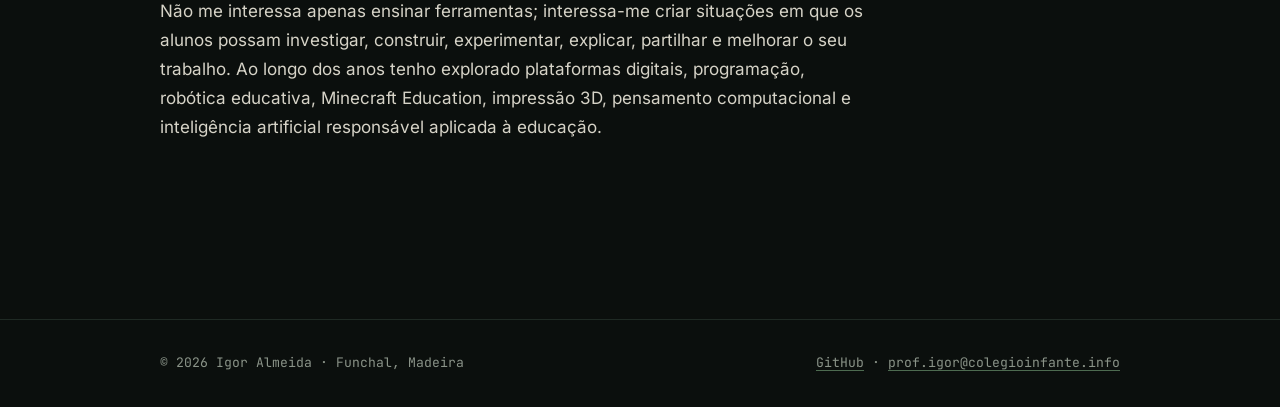
==== commit ec315a26: "fix(conteudo): qualificar TIC como AEC, alinhar curso de Python e clarificar EU Code Week - index PT" ====
--- a/index.html
+++ b/index.html
@@ -50,7 +50,7 @@
         </div>
 
         <h3>professor</h3>
-        <p>Experiência longa no 1.º ciclo e nas TIC, com foco em crianças pequenas e contextos reais de sala de aula. Ensino TIC no Colégio Infante D. Henrique, no Funchal, desde 2009.</p>
+        <p>Experiência longa no 1.º ciclo e nas TIC, com foco em crianças pequenas e contextos reais de sala de aula. Ensino TIC nas atividades de enriquecimento curricular do Colégio Infante D. Henrique, no Funchal, desde 2009.</p>
 
         <h3>pedagogo</h3>
         <p>Valorizo pedagogias ativas, trabalho de projeto, cooperação, autonomia e avaliação formativa. Procuro criar situações em que os alunos possam investigar, construir, experimentar, explicar, partilhar e melhorar o seu trabalho com os colegas.</p>
--- a/assets/css/style.css
+++ b/assets/css/style.css
@@ -85,8 +85,7 @@
 /* ---------- Header ---------- */
 .site-header {
   position: sticky; top: 0; z-index: 10;
-  background: rgba(11, 15, 13, 0.85);
-  backdrop-filter: blur(8px);
+  background: var(--bg);
   border-bottom: 1px solid var(--border);
 }
 .nav {
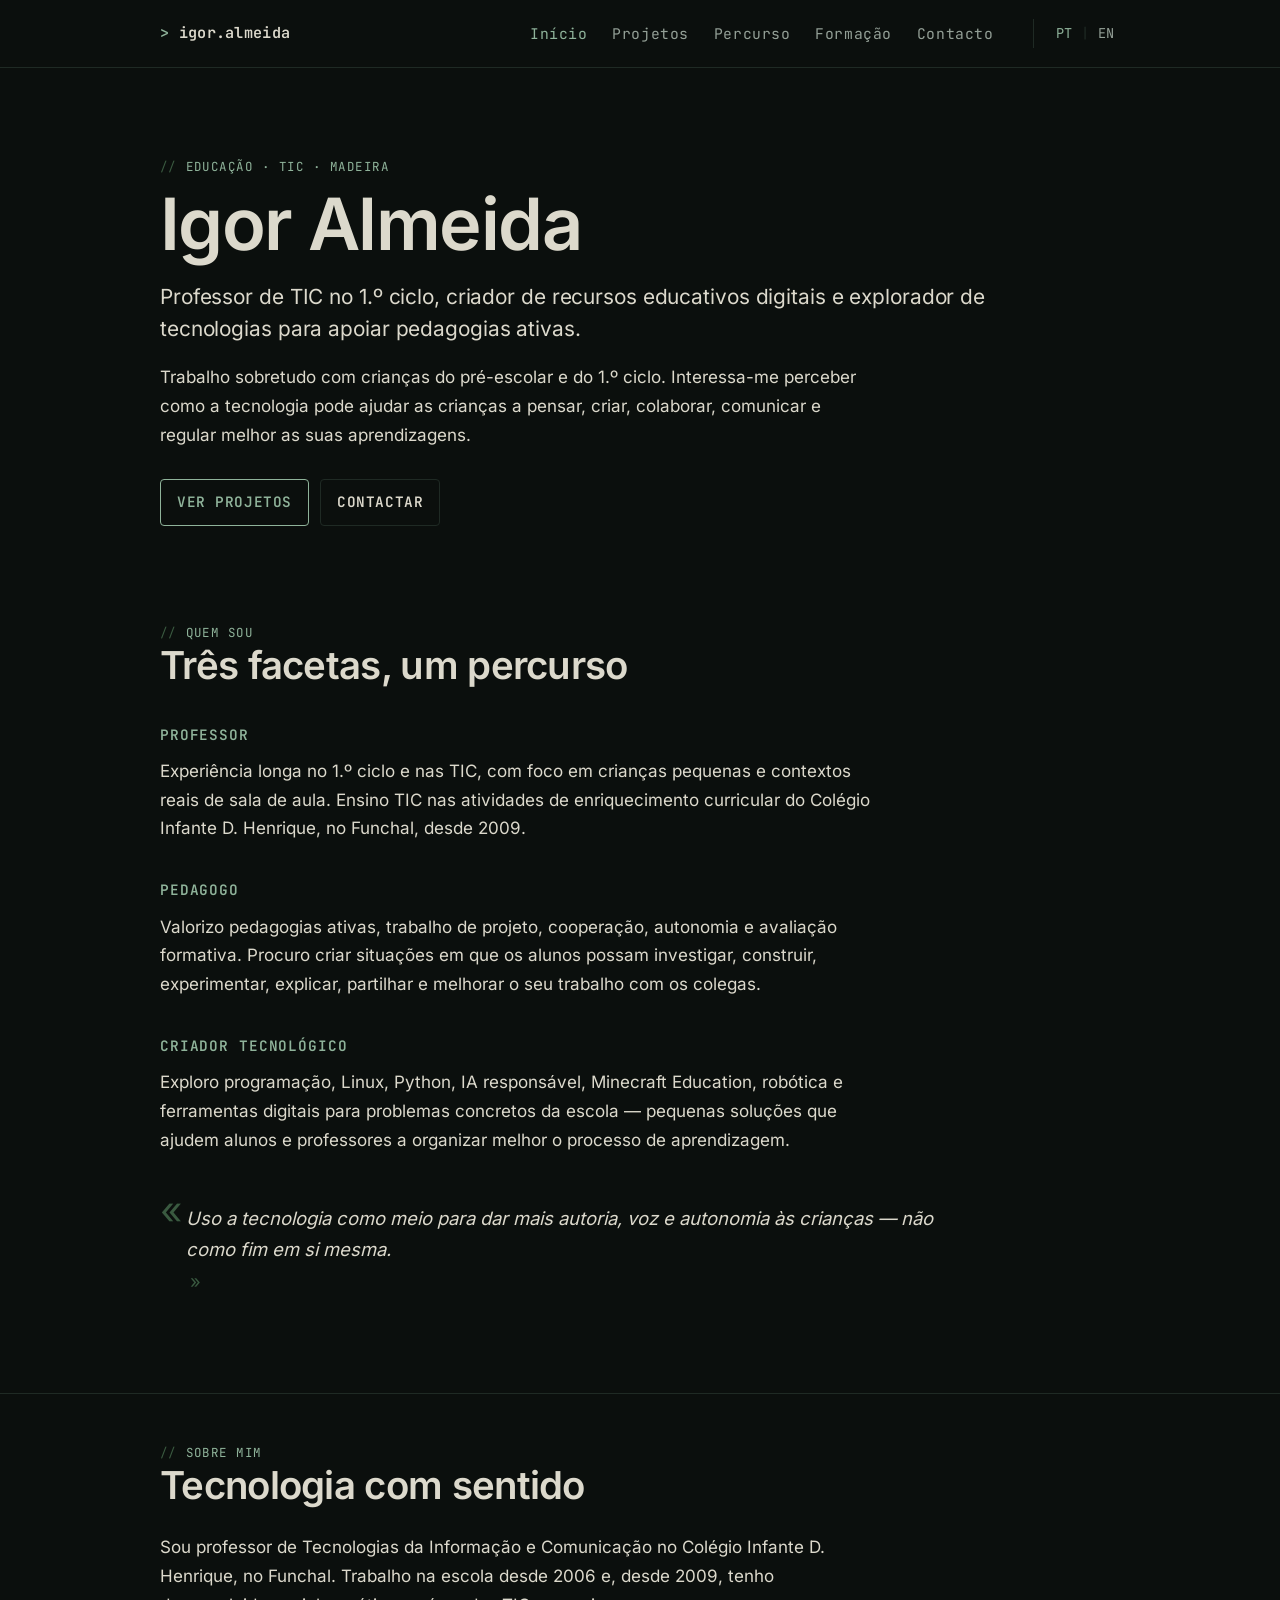
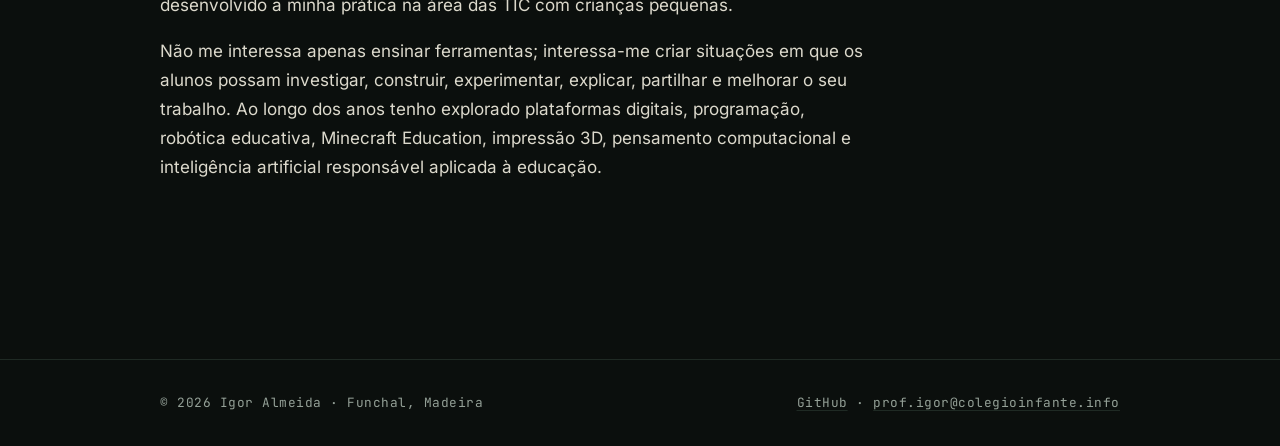
==== commit 62e256f0: "refactor(visual): tema "Caderno do Engenheiro Educador", AAA, sem side-stripes Reescrita visual alin" ====
--- a/index.html
+++ b/index.html
@@ -11,6 +11,7 @@
   <link rel="alternate" hreflang="x-default" href="https://atilasos.github.io/index.html">
 </head>
 <body>
+  <a class="skip-link" href="#main">Saltar para o conteúdo</a>
   <header class="site-header">
     <div class="container nav">
       <a class="brand" href="index.html">igor.almeida</a>
@@ -28,7 +29,7 @@
       </div>
     </div>
   </header>
-  <main>
+  <main id="main" tabindex="-1">
     <section class="hero">
       <div class="container">
         <p class="eyebrow">Educação · TIC · Madeira</p>
--- a/assets/css/style.css
+++ b/assets/css/style.css
@@ -1,6 +1,8 @@
 /* ============================================================
    Igor Almeida — perfil pessoal
-   Tema escuro permanente, estética "Matrix subtil"
+   "O Caderno do Engenheiro Educador"
+   Tema escuro permanente, paleta grafite-musgo, AAA por defeito.
+   Spec: ../../DESIGN.md
    ============================================================ */
 
 @font-face {
@@ -30,20 +32,28 @@
 }
 
 :root {
-  --bg:          #0b0f0d;
-  --bg-elevated: #101512;
-  --border:      #1f2a24;
-  --text:        #d6d3c7;
-  --text-muted:  #8a9388;
-  --accent:      #7ee787;
-  --accent-dim:  #4d6b50;
-  --focus:       #7ee787;
+  /* Paleta grafite-musgo. Hex sRGB; OKLCH canónico em DESIGN.md. */
+  --bg:            #0b0f0d;   /* oklch(15.5% 0.005 152) */
+  --bg-elevated:   #101512;   /* oklch(18%   0.005 152) */
+  --border:        #1f2a24;   /* oklch(26%   0.012 152) */
+  --text:          #dcd9cc;   /* oklch(87%   0.012 85)  pergaminho quente */
+  --text-muted:    #94a097;   /* oklch(66%   0.012 152) AAA tangenciado */
+  --accent-quiet:  #8fb39a;   /* oklch(72%   0.045 152) everyday */
+  --accent-vivid:  #7ee787;   /* oklch(86%   0.16  145) raríssimo */
+  --accent-deep:   #3a5a40;   /* oklch(45%   0.06  145) underlines, bordas chip */
 
   --font-sans: "Inter", ui-sans-serif, system-ui, -apple-system, "Segoe UI", sans-serif;
   --font-mono: "JetBrains Mono", ui-monospace, SFMono-Regular, Menlo, Consolas, monospace;
 
+  /* Ritmo */
   --measure: 65ch;
-  --radius: 4px;
+  --radius:  4px;
+  --radius-pill: 999px;
+
+  /* Motion */
+  --ease: cubic-bezier(0.22, 1, 0.36, 1);
+  --t-fast:   120ms;
+  --t-medium: 200ms;
 }
 
 * { box-sizing: border-box; }
@@ -60,23 +70,45 @@
   -moz-osx-font-smoothing: grayscale;
 }
 
-::selection { background: var(--accent-dim); color: var(--bg); }
-
+::selection { background: var(--accent-vivid); color: var(--bg); }
+
+/* ---------- Skip-link ---------- */
+.skip-link {
+  position: absolute;
+  left: 0.5rem;
+  top: -3rem;
+  z-index: 100;
+  padding: 0.55rem 0.9rem;
+  background: var(--bg-elevated);
+  border: 1px solid var(--accent-quiet);
+  border-radius: var(--radius);
+  color: var(--accent-quiet);
+  font-family: var(--font-mono);
+  font-size: 0.85rem;
+  letter-spacing: 0.04em;
+  text-decoration: none;
+  transition: top var(--t-fast) var(--ease);
+}
+.skip-link:focus { top: 0.5rem; outline: 2px solid var(--accent-vivid); outline-offset: 3px; }
+
+/* ---------- Links ---------- */
 a {
-  color: var(--accent);
+  color: var(--accent-quiet);
   text-decoration: underline;
   text-decoration-thickness: 1px;
-  text-underline-offset: 0.2em;
-  text-decoration-color: var(--accent-dim);
-}
-a:hover { text-decoration-color: var(--accent); }
+  text-underline-offset: 0.22em;
+  text-decoration-color: var(--accent-deep);
+  transition: text-decoration-color var(--t-fast) var(--ease), color var(--t-fast) var(--ease);
+}
+a:hover { text-decoration-color: var(--accent-quiet); }
 a:focus-visible,
 button:focus-visible {
-  outline: 2px solid var(--focus);
+  outline: 2px solid var(--accent-vivid);
   outline-offset: 3px;
   border-radius: 2px;
 }
 
+/* ---------- Container ---------- */
 .container {
   width: min(960px, calc(100% - 2rem));
   margin-inline: auto;
@@ -104,24 +136,29 @@
   letter-spacing: 0.02em;
   margin-right: auto;
 }
-.brand::before { content: "> "; color: var(--accent); }
+.brand::before { content: "> "; color: var(--accent-quiet); }
+.brand:hover { color: var(--accent-quiet); }
+.brand:hover::before { color: var(--accent-vivid); }
+
 .nav-links {
   display: flex;
   flex-wrap: wrap;
-  gap: 0.25rem;
+  gap: 0.15rem;
 }
 .nav-links a {
   color: var(--text-muted);
   text-decoration: none;
   padding: 0.4rem 0.7rem;
+  font-family: var(--font-mono);
   font-size: 0.92rem;
   font-weight: 500;
+  letter-spacing: 0.04em;
   border-radius: var(--radius);
+  transition: color var(--t-fast) var(--ease);
 }
 .nav-links a:hover { color: var(--text); }
-.nav-links a[aria-current="page"] {
-  color: var(--accent);
-}
+.nav-links a[aria-current="page"] { color: var(--accent-quiet); }
+
 .lang-toggle {
   display: inline-flex;
   align-items: center;
@@ -135,8 +172,10 @@
   color: var(--text-muted);
   text-decoration: none;
   padding: 0.2rem 0.4rem;
-}
-.lang-toggle a[aria-current="true"] { color: var(--accent); }
+  transition: color var(--t-fast) var(--ease);
+}
+.lang-toggle a:hover { color: var(--text); }
+.lang-toggle a[aria-current="true"] { color: var(--accent-quiet); }
 .lang-toggle .sep { color: var(--border); padding: 0 0.15rem; }
 
 /* ---------- Tipografia ---------- */
@@ -148,6 +187,7 @@
 h1 {
   font-size: clamp(2.4rem, 6vw, 4.5rem);
   line-height: 1.05;
+  letter-spacing: -0.022em;
   margin: 0.6rem 0 1.2rem;
 }
 h2 {
@@ -157,49 +197,71 @@
 }
 h3 {
   font-family: var(--font-mono);
-  font-size: 0.95rem;
+  font-size: 0.9rem;
   font-weight: 600;
   text-transform: uppercase;
   letter-spacing: 0.06em;
-  color: var(--accent);
-  margin: 2rem 0 0.6rem;
+  color: var(--accent-quiet);
+  margin: 2.2rem 0 0.6rem;
 }
 p { max-width: var(--measure); margin: 0 0 1.1rem; }
+
 .lead {
+  font-family: var(--font-sans);
   font-size: clamp(1.1rem, 2vw, 1.3rem);
+  font-weight: 400;
+  letter-spacing: -0.005em;
   color: var(--text);
   max-width: var(--measure);
   line-height: 1.55;
 }
+
 .eyebrow {
   font-family: var(--font-mono);
   font-size: 0.78rem;
   font-weight: 400;
   letter-spacing: 0.12em;
   text-transform: uppercase;
-  color: var(--accent);
+  color: var(--accent-quiet);
   margin: 0;
 }
-.eyebrow::before { content: "// "; color: var(--accent-dim); }
-
-/* ---------- Hero / secções ---------- */
+.eyebrow::before { content: "// "; color: var(--accent-deep); }
+
+/* ---------- Main / secções ---------- */
 main { padding-bottom: 4rem; }
 .hero { padding: 5.5rem 0 3rem; }
 .section { padding: 3rem 0; }
 .section + .section { border-top: 1px solid var(--border); }
 .section-header { max-width: var(--measure); margin-bottom: 1.6rem; }
 
-/* ---------- Pull-quote ---------- */
+/* ---------- Pull-quote (sem side-stripe; aspas tipográficas pt) ---------- */
 .pullquote {
-  margin: 2.5rem 0;
-  padding: 0.4rem 0 0.4rem 1.4rem;
-  border-left: 2px solid var(--accent);
+  position: relative;
+  margin: 2.6rem 0;
+  padding: 0.4rem 0 0.4rem 1.6rem;
+  font-family: var(--font-sans);
   font-size: 1.15rem;
-  color: var(--text);
   font-style: italic;
+  color: var(--text);
   max-width: var(--measure);
 }
 .pullquote p { margin: 0; }
+.pullquote::before {
+  content: "«";
+  position: absolute;
+  left: 0;
+  top: -0.35rem;
+  font-style: normal;
+  font-size: 2.4rem;
+  line-height: 1;
+  color: var(--accent-deep);
+}
+.pullquote::after {
+  content: "»";
+  font-style: normal;
+  margin-left: 0.25rem;
+  color: var(--accent-deep);
+}
 
 /* ---------- Botões ---------- */
 .actions { display: flex; flex-wrap: wrap; gap: 0.7rem; margin-top: 1.8rem; }
@@ -211,57 +273,67 @@
   font-family: var(--font-mono);
   font-size: 0.9rem;
   font-weight: 600;
+  letter-spacing: 0.04em;
+  text-transform: uppercase;
   border-radius: var(--radius);
   text-decoration: none;
   border: 1px solid var(--border);
   background: transparent;
   color: var(--text);
-  transition: border-color 120ms, color 120ms;
-}
-.button:hover { border-color: var(--accent); color: var(--accent); }
+  transition: border-color var(--t-fast) var(--ease),
+              color       var(--t-fast) var(--ease),
+              background  var(--t-medium) var(--ease);
+}
+.button:hover { border-color: var(--accent-quiet); color: var(--accent-quiet); }
 .button.primary {
-  border-color: var(--accent);
-  color: var(--accent);
-}
-.button.primary:hover { background: var(--accent); color: var(--bg); }
-
-/* ---------- Listas de projetos ---------- */
+  border-color: var(--accent-quiet);
+  color: var(--accent-quiet);
+}
+.button.primary:hover {
+  background: var(--accent-vivid);
+  border-color: var(--accent-vivid);
+  color: var(--bg);
+}
+
+/* ---------- Lista de projetos (linhas, não cartões) ---------- */
 .project-list {
   display: grid;
-  gap: 0.5rem;
+  gap: 0;
   margin-top: 1.5rem;
 }
 .project-card {
-  padding: 1.1rem 0;
+  padding: 1.25rem 0;
   border-bottom: 1px solid var(--border);
 }
 .project-card:last-child { border-bottom: none; }
 .project-card h2 {
   font-size: 1.2rem;
-  margin: 0 0 0.3rem;
+  margin: 0 0 0.35rem;
   font-weight: 600;
   letter-spacing: 0;
 }
 .project-card .project-meta {
   font-family: var(--font-mono);
-  font-size: 0.8rem;
-  color: var(--text-muted);
-  margin: 0 0 0.5rem;
-  letter-spacing: 0.02em;
-}
-.project-card p { margin: 0 0 0.4rem; }
-
-/* ---------- Tags ---------- */
+  font-size: 0.78rem;
+  color: var(--text-muted);
+  margin: 0 0 0.55rem;
+  letter-spacing: 0.04em;
+  text-transform: uppercase;
+}
+.project-card p { margin: 0 0 0.45rem; }
+
+/* ---------- Tags / chips ---------- */
 .tags { display: flex; flex-wrap: wrap; gap: 0.4rem; margin-top: 0.8rem; }
 .tag {
   display: inline-flex;
   align-items: center;
   font-family: var(--font-mono);
   font-size: 0.75rem;
-  padding: 0.18rem 0.55rem;
-  border: 1px solid var(--accent-dim);
-  color: var(--accent);
-  border-radius: 999px;
+  letter-spacing: 0.04em;
+  padding: 0.18rem 0.6rem;
+  border: 1px solid var(--accent-deep);
+  color: var(--accent-quiet);
+  border-radius: var(--radius-pill);
   background: transparent;
 }
 
@@ -283,7 +355,7 @@
   left: -1.85rem;
   top: 1.05rem;
   width: 9px; height: 9px;
-  background: var(--accent);
+  background: var(--accent-quiet);
   border-radius: 50%;
 }
 .timeline-item:last-child { padding-bottom: 0; }
@@ -298,27 +370,41 @@
   list-style: none;
   padding: 0;
   margin: 0.8rem 0 1.6rem;
+  max-width: var(--measure);
 }
 .list-clean li {
-  padding: 0.35rem 0;
+  padding: 0.4rem 0;
   border-bottom: 1px dashed var(--border);
   font-size: 0.98rem;
 }
 .list-clean li:last-child { border-bottom: none; }
 .list-clean li::before {
   content: "·";
-  color: var(--accent);
+  color: var(--accent-quiet);
   margin-right: 0.6rem;
 }
 
-/* ---------- Notice (privacy) ---------- */
+/* ---------- Notice (sem side-stripe; indentação + tom) ---------- */
 .notice {
-  border-left: 2px solid var(--accent-dim);
-  padding: 0.4rem 0 0.4rem 1.2rem;
-  color: var(--text-muted);
-  font-size: 0.95rem;
+  padding: 0.8rem 0 0 1.4rem;
   margin: 2rem 0 0;
+  color: var(--text-muted);
+  font-size: 0.92rem;
+  font-style: italic;
   max-width: var(--measure);
+  border-top: 1px dashed var(--border);
+  position: relative;
+}
+.notice::before {
+  content: "//";
+  position: absolute;
+  left: 0;
+  top: 0.85rem;
+  font-family: var(--font-mono);
+  font-style: normal;
+  font-size: 0.85rem;
+  color: var(--accent-deep);
+  letter-spacing: 0.06em;
 }
 
 /* ---------- Footer ---------- */
@@ -328,7 +414,8 @@
   border-top: 1px solid var(--border);
   color: var(--text-muted);
   font-family: var(--font-mono);
-  font-size: 0.82rem;
+  font-size: 0.8rem;
+  letter-spacing: 0.04em;
 }
 .footer-inner {
   display: flex;
@@ -336,18 +423,29 @@
   justify-content: space-between;
   gap: 1rem;
 }
-.site-footer a { color: var(--text-muted); }
-.site-footer a:hover { color: var(--accent); }
+.site-footer a {
+  color: var(--text-muted);
+  text-decoration-color: var(--border);
+}
+.site-footer a:hover { color: var(--accent-quiet); text-decoration-color: var(--accent-deep); }
 
 /* ---------- Reduced motion ---------- */
 @media (prefers-reduced-motion: reduce) {
   html { scroll-behavior: auto; }
-  * { transition: none !important; animation: none !important; }
+  *,
+  *::before,
+  *::after {
+    transition-duration: 0ms !important;
+    animation-duration: 0ms !important;
+    animation-iteration-count: 1 !important;
+  }
 }
 
 /* ---------- Mobile ---------- */
 @media (max-width: 720px) {
-  .nav { gap: 0.6rem; }
+  .nav { gap: 0.6rem; padding: 0.75rem 0; }
   .lang-toggle { margin-left: 0; padding-left: 0; border-left: none; }
   .hero { padding: 3rem 0 2rem; }
-}
+  .section { padding: 2.4rem 0; }
+  h1 { margin-top: 0.4rem; }
+}
